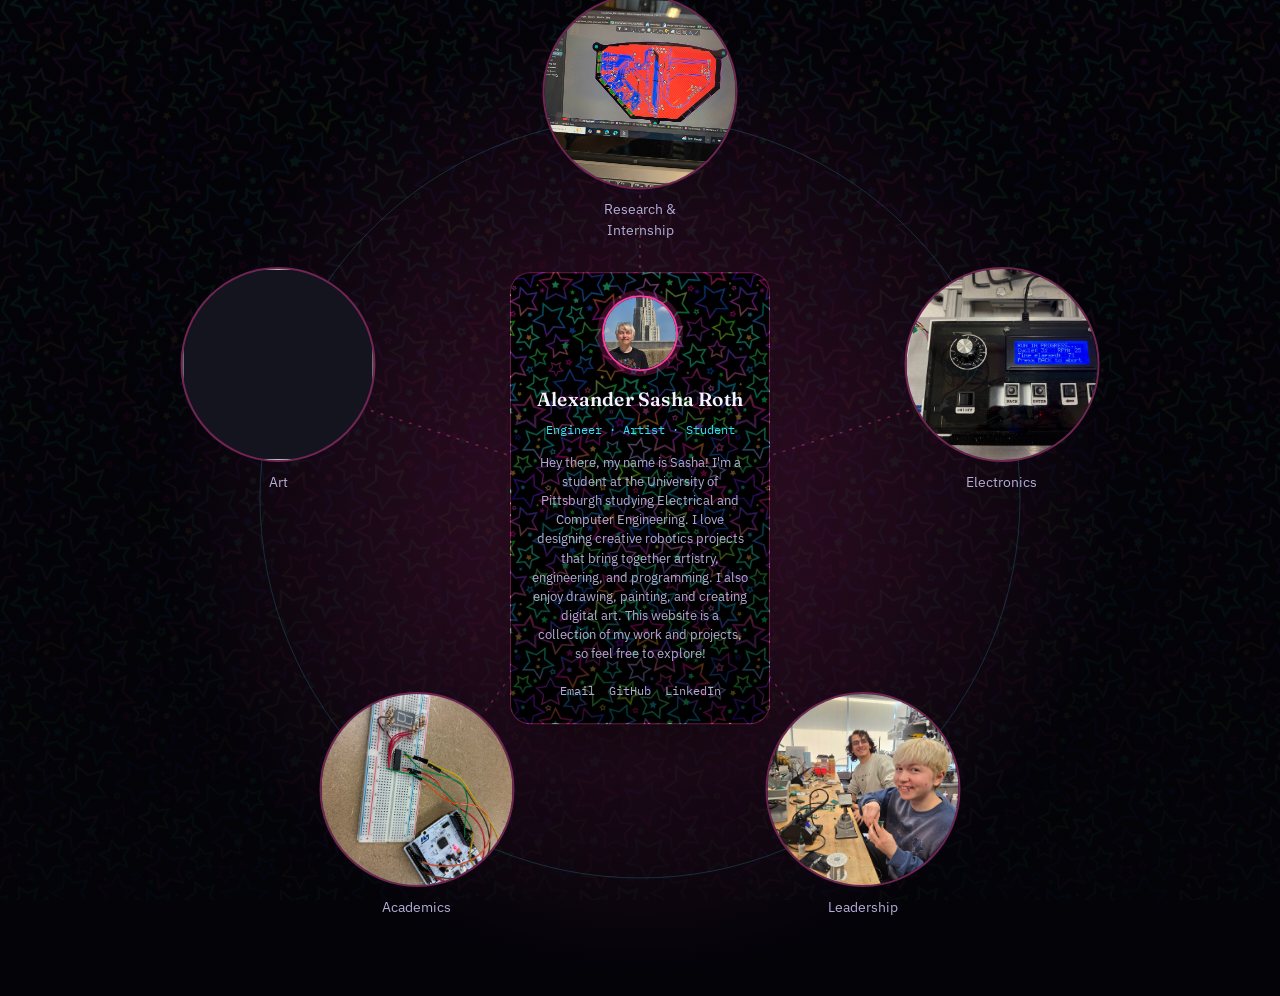
==== index.html @ 0a16a2b6 "Added to art & leadership page, changed color scheme" ====
<!DOCTYPE html>
<html lang="en">
<head>
<meta charset="UTF-8">
<meta name="viewport" content="width=device-width, initial-scale=1.0">
<title>Your Name — Portfolio</title>
<link rel="stylesheet" href="css/style.css">
</head>
<body>

<!--
  HUB PAGE
  ---------
  Five "node" links are arranged around the center bio card using
  the --x / --y custom properties set inline on each .node element
  (percentages within the 900x900 .web box). To rearrange topics,
  just swap the --x/--y pairs, the SVG line endpoints, and the
  href/label/icon inside each node. Each node also sets its own
  --node-accent, matching that destination page's theme color —
  update it if you change a page's palette in css/style.css.

  To replace an icon: swap the <img src="images/cat.png"> for your
  own square image (ideally 200x200px or larger, it gets cropped
  into a circle).
-->

<main class="hub">
  <div class="web">

    <!-- connecting lines + faint orbit ring, purely decorative -->
    <svg class="web-lines" viewBox="0 0 900 900" aria-hidden="true">
      <g class="orbit-group">
        <circle class="orbit" cx="450" cy="450" r="380"></circle>
      </g>
      <line x1="450" y1="450" x2="450"   y2="70"></line>
      <line x1="450" y1="450" x2="811.5" y2="332.5"></line>
      <line x1="450" y1="450" x2="673.4" y2="757.4"></line>
      <line x1="450" y1="450" x2="226.6" y2="757.4"></line>
      <line x1="450" y1="450" x2="88.5"  y2="332.5"></line>
    </svg>

    <!-- center: photo + bio -->
    <div class="bio-card">
      <div class="portrait">
        <img src="images/sasha.jpg" alt="Portrait of me">
      </div>
      <h1>Alexander Sasha Roth</h1>
      <p class="role">Engineer · Artist · Student</p>
      <p class="bio-text">
        Hey there, my name is Sasha! I'm a student at the University of Pittsburgh studying Electrical and Computer Engineering. I love designing creative robotics projects that bring together artistry, engineering, and programming. I also enjoy drawing, painting, and creating digital art. This website is a collection of my work and projects, so feel free to explore!
      </p>
      <div class="bio-links">
        <a href="mailto:asr195@pitt.edu">Email</a>
        <a href="https://github.com/SashaRoth">GitHub</a>
        <a href="https://www.linkedin.com/in/sasha-roth-09961934a/">LinkedIn</a>
      </div>
    </div>

    <!-- nodes: order = top, upper-right, lower-right, lower-left, upper-left -->
    <a class="node" href="research.html" style="--x: 50%;    --y: 7.78%;  --delay: 0.05s; --node-accent: #3185FC; --node-glow: rgba(49,133,252,0.22);">
      <span class="icon-ring"><img src="images/smartwheel_pcb.jpeg" alt=""></span>
      <span class="label">Research &amp; Internship</span>
    </a>

    <a class="node" href="electronics.html" style="--x: 90.17%; --y: 36.94%; --delay: 0.15s; --node-accent: #B0FE76; --node-glow: rgba(176,254,118,0.22);">
      <span class="icon-ring"><img src="images/speed_controller.jpeg" alt=""></span>
      <span class="label">Electronics</span>
    </a>

    <a class="node" href="leadership.html" style="--x: 74.82%; --y: 84.16%; --delay: 0.25s; --node-accent: #A167A5; --node-glow: rgba(161,103,165,0.22);">
      <span class="icon-ring"><img src="images/serc_zack.JPG" alt=""></span>
      <span class="label">Leadership</span>
    </a>

    <a class="node" href="academics.html" style="--x: 25.18%; --y: 84.16%; --delay: 0.35s; --node-accent: #A53F2B; --node-glow: rgba(165,63,43,0.22);">
      <span class="icon-ring"><img src="images/embeddedsys.jpeg" alt=""></span>
      <span class="label">Academics</span>
    </a>

    <a class="node" href="art.html" style="--x: 9.83%;  --y: 36.94%; --delay: 0.45s; --node-accent: #258EA6; --node-glow: rgba(37,142,166,0.22);">
      <span class="icon-ring"><img src="images/paintings.jpg" alt=""></span>
      <span class="label">Art</span>
    </a>

  </div>
</main>

</body>
</html>
---- css/style.css ----
/* ============================================================
   PORTFOLIO SITE — SHARED STYLESHEET
   Edit the tokens in :root to retheme the whole site at once.
   ============================================================ */

@import url('https://fonts.googleapis.com/css2?family=Fraunces:opsz,wght@9..144,400;9..144,500;9..144,600;9..144,700&family=IBM+Plex+Sans:wght@400;500;600&family=IBM+Plex+Mono:wght@500&display=swap');

:root{
  /* --- HUB palette (index.html — no data-theme override) ---
     Sampled from the neon-star reference image: black canvas, hot
     pink/magenta as the lead accent, electric cyan as the second.
     Every page now shares this near-black base — pages differ only
     in which two neon hues from the image they lead with. */
  --bg:            #030308;
  --bg-rgb:        3,3,8;
  --bg-soft:       #0D0D1A;
  --surface:       #14141F;
  --surface-raised:#1D1D30;
  --line:          rgba(255,62,165,0.4);    /* magenta star outline */
  --line-soft:     rgba(52,229,255,0.18);   /* cyan star outline */

  --text:          #F5F2FF;
  --text-dim:      #B4ADD6;
  --text-faint:    #756E96;

  --accent:        #FF3EA5;   /* neon magenta */
  --accent-soft:   rgba(255,62,165,0.22);
  --accent-2:      #34E5FF;   /* neon cyan */
  --accent-2-soft: rgba(52,229,255,0.18);

  /* star-field background image, used sparingly as a texture on a
     handful of surfaces — see .starfield-surface and body below */
  --star-bg: url("../images/star-field.png");

  /* status colors stay constant across every page/theme so the meaning
     (complete / in progress / planned) never gets confused by re-theming */
  --status-good:     #4ED483;
  --status-progress: #FFC24B;
  --status-planned:  #9099C9;
  --status-good-soft:     rgba(78,212,131,0.2);
  --status-progress-soft: rgba(255,194,75,0.2);
  --status-planned-soft:  rgba(144,153,201,0.2);

  /* --- type tokens --- */
  --font-display: 'Fraunces', 'Iowan Old Style', serif;
  --font-body:    'IBM Plex Sans', -apple-system, sans-serif;
  --font-mono:    'IBM Plex Mono', 'SF Mono', monospace;

  /* --- layout tokens --- */
  --radius-s:  6px;
  --radius-m:  12px;
  --radius-l:  20px;
  --max-width: 1180px;
  --nav-h:     72px;
}

/* ============================================================
   PER-PAGE THEMES
   All pages share the same near-black base and the same star-field
   texture (see body + .starfield-surface below) — the neon image is
   the color scheme now, not five separate palettes. Each page keeps
   a signature two-color pairing pulled from that same image, so
   there's still a way to tell pages apart at a glance without ever
   leaving the reference photo's palette.
   ============================================================ */

/* ART — violet + green, straight off the star outlines */
body[data-theme="art"]{
  --bg:            #05030B;
  --bg-rgb:        5,3,11;
  --bg-soft:       #120A1F;
  --surface:       #180F28;
  --surface-raised:#231539;
  --line:          rgba(177,77,255,0.45);
  --line-soft:     rgba(57,255,136,0.2);

  --text:          #F2E9FF;
  --text-dim:      #C7AAEA;
  --text-faint:    #8A72B0;

  --accent:        #B14DFF;
  --accent-soft:   rgba(177,77,255,0.22);
  --accent-2:      #39FF88;
  --accent-2-soft: rgba(57,255,136,0.18);
}

/* ELECTRONICS — neon green + cyan, the PCB solder-mask hues from the image */
body[data-theme="electronics"]{
  --bg:            #030A06;
  --bg-rgb:        3,10,6;
  --bg-soft:       #0B1A0F;
  --surface:       #0F2214;
  --surface-raised:#153019;

  --line:          rgba(57,255,106,0.45);
  --line-soft:     rgba(52,229,255,0.2);

  --text:          #E9FFEF;
  --text-dim:      #9FE3B2;
  --text-faint:    #5F9270;

  --accent:        #39FF6A;
  --accent-soft:   rgba(57,255,106,0.24);
  --accent-2:      #34E5FF;
  --accent-2-soft: rgba(52,229,255,0.2);
}

/* RESEARCH & INTERNSHIP — bright blue + cyan */
body[data-theme="research"]{
  --bg:            #02040D;
  --bg-rgb:        2,4,13;
  --bg-soft:       #0A1330;
  --surface:       #0D1A3D;
  --surface-raised:#12275C;

  --line:          rgba(63,140,255,0.45);
  --line-soft:     rgba(52,229,255,0.22);

  --text:          #E9F1FF;
  --text-dim:      #9FBBE8;
  --text-faint:    #5F76A8;

  --accent:        #3F8CFF;
  --accent-soft:   rgba(63,140,255,0.24);
  --accent-2:      #34E5FF;
  --accent-2-soft: rgba(52,229,255,0.2);
}

/* LEADERSHIP — purple + magenta, the regal pairing from the image */
body[data-theme="leadership"]{
  --bg:            #08020F;
  --bg-rgb:        8,2,15;
  --bg-soft:       #180A26;
  --surface:       #1D0E30;
  --surface-raised:#291441;

  --line:          rgba(194,77,255,0.45);
  --line-soft:     rgba(255,62,165,0.22);

  --text:          #F3E9FF;
  --text-dim:      #CBA9E3;
  --text-faint:    #8A6CA8;

  --accent:        #C24DFF;
  --accent-soft:   rgba(194,77,255,0.24);
  --accent-2:      #FF3EA5;
  --accent-2-soft: rgba(255,62,165,0.2);
}

/* ACADEMICS — orange + yellow, the warm end of the same star field */
body[data-theme="academics"]{
  --bg:            #0A0502;
  --bg-rgb:        10,5,2;
  --bg-soft:       #1F130A;
  --surface:       #26160B;
  --surface-raised:#331D0F;

  --line:          rgba(255,140,63,0.45);
  --line-soft:     rgba(255,217,63,0.22);

  --text:          #FFF3E3;
  --text-dim:      #E3B98F;
  --text-faint:    #A08060;

  --accent:        #FF8C3F;
  --accent-soft:   rgba(255,140,63,0.24);
  --accent-2:      #FFD93F;
  --accent-2-soft: rgba(255,217,63,0.2);
}

*{ box-sizing: border-box; }
html{ scroll-behavior: smooth; }

body{
  margin: 0;
  color: var(--text);
  font-family: var(--font-body);
  font-size: 16px;
  line-height: 1.55;
  -webkit-font-smoothing: antialiased;

  /* star-field texture as the page-wide backdrop: a per-theme tinted
     scrim sits over the image so it reads as a faint pattern, not
     the loud original artwork, and never fights with page content */
  background-color: var(--bg);
  background-image:
    linear-gradient(180deg, rgba(var(--bg-rgb),0.92), rgba(var(--bg-rgb),0.97)),
    var(--star-bg);
  background-size: auto, 300px 300px;
  background-position: center top, center top;
  background-repeat: no-repeat, repeat;
  background-attachment: fixed, fixed;
}

/* shared helper: a bolder, still-tasteful dose of the same star field,
   used only on a handful of standout surfaces (see usages below) */
.starfield-surface{
  background-color: var(--surface);
  background-image:
    linear-gradient(165deg, rgba(0,0,0,0.55), rgba(0,0,0,0.72)),
    var(--star-bg);
  background-size: cover, 220px 220px;
  background-position: center, center;
  background-repeat: no-repeat, repeat;
}

img{ max-width: 100%; display: block; }

a{ color: inherit; text-decoration: none; }

h1, h2, h3{
  font-family: var(--font-display);
  font-weight: 600;
  margin: 0;
  letter-spacing: 0.01em;
}

p{ margin: 0; }

::selection{ background: var(--accent-soft); }

:focus-visible{
  outline: 2px solid var(--accent);
  outline-offset: 3px;
  border-radius: var(--radius-s);
}

@media (prefers-reduced-motion: reduce){
  *{ animation-duration: 0.001ms !important; transition-duration: 0.001ms !important; }
}

/* ============================================================
   TOP NAV — shared across sub-pages (not shown on the hub)
   ============================================================ */
.topnav{
  position: sticky;
  top: 0;
  z-index: 40;
  height: var(--nav-h);
  display: flex;
  align-items: center;
  justify-content: space-between;
  padding: 0 32px;
  background: rgba(var(--bg-rgb), 0.86);
  backdrop-filter: blur(10px);
  border-bottom: 1px solid var(--line-soft);
}

.topnav .home-link{
  display: flex;
  align-items: center;
  gap: 10px;
  font-family: var(--font-display);
  font-size: 1.05rem;
  color: var(--text);
}

.topnav .home-link .mark{
  width: 28px; height: 28px;
  border-radius: 50%;
  overflow: hidden;
  border: 1px solid var(--line);
  flex-shrink: 0;
}
.topnav .home-link .mark img{ width: 100%; height: 100%; object-fit: cover; }

.topnav .crumb{
  font-size: 0.85rem;
  color: var(--text-dim);
}
.topnav .crumb span{ color: var(--accent); }

.page-header{
  max-width: var(--max-width);
  margin: 0 auto;
  padding: 64px 32px 40px;
}

.page-header .eyebrow{
  font-family: var(--font-mono);
  font-size: 0.78rem;
  color: var(--accent-2);
  margin-bottom: 14px;
}

.page-header h1{
  font-size: clamp(2.1rem, 4vw, 3rem);
  color: var(--text);
  max-width: 700px;
}

.page-header p.dek{
  margin-top: 16px;
  max-width: 560px;
  color: var(--text-dim);
  font-size: 1.05rem;
}

.page-shell{
  max-width: var(--max-width);
  margin: 0 auto;
  padding: 0 32px 120px;
}

/* generic empty-state note for "add your own" guidance comments in-page */
.builder-note{
  font-family: var(--font-mono);
  font-size: 0.75rem;
  color: var(--text-faint);
  border: 1px dashed var(--line);
  border-radius: var(--radius-m);
  padding: 14px 18px;
  margin-bottom: 36px;
}

/* ============================================================
   HUB PAGE (index.html) — spiderweb / radial navigation
   ============================================================ */

.hub{
  min-height: 100vh;
  display: flex;
  align-items: center;
  justify-content: center;
  padding: 48px 24px;
  position: relative;
  overflow: hidden;
}

/* faint ambient glow behind everything, purely decorative */
.hub::before{
  content: "";
  position: absolute;
  width: 1100px; height: 1100px;
  background: radial-gradient(circle, var(--accent-soft) 0%, transparent 62%);
  pointer-events: none;
}

.web{
  position: relative;
  width: min(900px, 92vw);
  aspect-ratio: 1 / 1;
}

.web-lines{
  position: absolute;
  inset: 0;
  width: 100%;
  height: 100%;
}
.web-lines line{
  stroke: var(--line);
  stroke-width: 1.5;
  stroke-dasharray: 3 7;
}
.web-lines circle.orbit{
  fill: none;
  stroke: var(--line-soft);
  stroke-width: 1;
}

/* central bio card */
.bio-card{
  position: absolute;
  top: 50%; left: 50%;
  transform: translate(-50%, -50%);
  width: min(260px, 27vw);
  min-width: 190px;
  background-color: var(--surface);
  background-image:
    linear-gradient(165deg, rgba(0,0,0,0.55), rgba(0,0,0,0.72)),
    var(--star-bg);
  background-size: cover, 220px 220px;
  background-position: center, center;
  background-repeat: no-repeat, repeat;
  border: 1px solid var(--line);
  border-radius: var(--radius-l);
  padding: 22px 20px;
  text-align: center;
  box-shadow: 0 30px 60px -20px rgba(0,0,0,0.55);
  z-index: 5;
  animation: hub-fade-in 0.7s ease both;
}

.bio-card .portrait{
  width: 76px; height: 76px;
  border-radius: 50%;
  margin: 0 auto 14px;
  overflow: hidden;
  border: 2px solid var(--accent);
  box-shadow: 0 0 0 5px var(--accent-soft);
}
.bio-card .portrait img{ width: 100%; height: 100%; object-fit: cover; }

.bio-card h1{
  font-size: 1.2rem;
  color: var(--text);
}

.bio-card .role{
  font-family: var(--font-mono);
  font-size: 0.72rem;
  color: var(--accent-2);
  margin-top: 6px;
}

.bio-card p.bio-text{
  margin-top: 14px;
  font-size: 0.8rem;
  color: var(--text-dim);
  line-height: 1.5;
}

.bio-card .bio-links{
  display: flex;
  gap: 14px;
  justify-content: center;
  margin-top: 18px;
}
.bio-card .bio-links a{
  font-family: var(--font-mono);
  font-size: 0.72rem;
  color: var(--text-dim);
  border-bottom: 1px solid transparent;
  transition: color 0.2s, border-color 0.2s;
}
.bio-card .bio-links a:hover{
  color: var(--accent);
  border-color: var(--accent);
}

/* nodes positioned around the web via inline --x / --y percentages */
.node{
  position: absolute;
  top: var(--y);
  left: var(--x);
  transform: translate(-50%, -50%);
  display: flex;
  flex-direction: column;
  align-items: center;
  gap: 10px;
  text-align: center;
  z-index: 4;
  animation: hub-fade-in 0.7s ease both;
  animation-delay: var(--delay, 0s);
}

.node .icon-ring{
  position: relative;
  width: 195px; height: 195px;
  border-radius: 50%;
  display: flex;
  align-items: center;
  justify-content: center;
}

.node .icon-ring::before{
  /* halo, hidden until hover — color comes from the inline --node-accent
     set on each <a class="node">, so every spoke glows in its
     destination page's own accent color */
  content: "";
  position: absolute;
  inset: -27px;
  border-radius: 50%;
  border: 1px solid var(--node-accent, var(--accent));
  opacity: 0;
  transform: scale(0.8);
  transition: opacity 0.25s ease, transform 0.25s ease;
}

.node .icon-ring::after{
  content: "";
  position: absolute;
  inset: -27px;
  border-radius: 50%;
  background: var(--node-glow, var(--accent-soft));
  filter: blur(6px);
  opacity: 0;
  transform: scale(0.7);
  transition: opacity 0.25s ease, transform 0.25s ease;
  z-index: -1;
}

.node .icon-ring img{
  width: 100%; height: 100%;
  border-radius: 50%;
  object-fit: cover;
  border: 2px solid var(--line);
  background: var(--surface);
  transition: transform 0.25s ease, border-color 0.25s ease;
}

.node .label{
  font-size: 0.85rem;
  color: var(--text-dim);
  transition: color 0.2s ease;
  max-width: 120px;
}

.node:hover .icon-ring img,
.node:focus-visible .icon-ring img{
  transform: scale(1.14);
  border-color: var(--node-accent, var(--accent));
}
.node:hover .icon-ring::before,
.node:focus-visible .icon-ring::before{
  opacity: 1;
  transform: scale(1);
}
.node:hover .icon-ring::after,
.node:focus-visible .icon-ring::after{
  opacity: 1;
  transform: scale(1);
}
.node:hover .label,
.node:focus-visible .label{
  color: var(--node-accent, var(--accent));
}

@keyframes hub-fade-in{
  from{ opacity: 0; transform: translate(-50%, -46%); }
  to{ opacity: 1; transform: translate(-50%, -50%); }
}

@keyframes orbit-spin{
  from{ transform: rotate(0deg); }
  to{ transform: rotate(360deg); }
}
.web-lines .orbit-group{
  transform-origin: 450px 450px;
  animation: orbit-spin 160s linear infinite;
}

@media (prefers-reduced-motion: reduce){
  .web-lines .orbit-group{ animation: none; }
}

/* small screens: collapse the web into a stacked list */
@media (max-width: 720px){
  .hub{ min-height: auto; padding: 40px 20px 60px; }
  .web{ width: 100%; aspect-ratio: auto; }
  .web-lines{ display: none; }
  .bio-card{
    position: static;
    transform: none;
    width: 100%;
    max-width: 420px;
    margin: 0 auto 32px;
    animation: none;
  }
  .node{
    position: static;
    transform: none;
    flex-direction: row;
    justify-content: flex-start;
    gap: 16px;
    width: 100%;
    max-width: 420px;
    margin: 0 auto 4px;
    padding: 12px 8px;
    animation: none;
  }
  .node .icon-ring{ width: 64px; height: 64px; flex-shrink: 0; }
  .node .icon-ring::before,
  .node .icon-ring::after{ inset: -8px; }
  .node .label{ text-align: left; max-width: none; font-size: 0.95rem; }
  .node-list{
    display: flex;
    flex-direction: column;
    align-items: center;
  }
}

/* ============================================================
   ART PAGE (art.html) — collage / grid gallery
   ============================================================ */

.art-grid{
  display: grid;
  grid-template-columns: repeat(4, 1fr);
  grid-auto-rows: 160px;
  grid-auto-flow: dense;
  gap: 14px;
}

.art-item{
  position: relative;
  grid-column: span 1;
  grid-row: span 1;
  border-radius: var(--radius-m);
  overflow: hidden;
  background: var(--surface);
  border: 1px solid var(--line-soft);
}

/* size variants — apply one of these classes to make a piece
   take up more room in the collage. mix and match freely. */
.art-item.w2{ grid-column: span 2; }
.art-item.h2{ grid-row: span 2; }
.art-item.w2.h2{ grid-column: span 2; grid-row: span 2; }

.art-item img{
  width: 100%; height: 100%;
  object-fit: cover;
  transition: transform 0.4s ease;
}

.art-item:hover img{
  transform: scale(1.06);
}

.art-item .caption{
  position: absolute;
  inset: 0;
  display: flex;
  flex-direction: column;
  justify-content: flex-end;
  padding: 16px;
  background: linear-gradient(to top, rgba(10,13,26,0.92) 0%, rgba(10,13,26,0.35) 55%, transparent 100%);
  opacity: 0;
  transition: opacity 0.25s ease;
}

.art-item:hover .caption,
.art-item:focus-within .caption{
  opacity: 1;
}

.art-item .caption .piece-title{
  font-family: var(--font-display);
  font-size: 1.05rem;
  color: var(--text);
}

.art-item .caption .piece-desc{
  margin-top: 4px;
  font-size: 0.82rem;
  color: var(--text-dim);
  line-height: 1.4;
}

@media (max-width: 900px){
  .art-grid{ grid-template-columns: repeat(2, 1fr); }
}
@media (max-width: 520px){
  .art-grid{ grid-template-columns: 1fr; grid-auto-rows: 220px; }
  .art-item.w2{ grid-column: span 1; }
}

/* ============================================================
   ELECTRONICS PAGE (electronics.html) — project widgets
   ============================================================ */

.widget-grid{
  display: grid;
  grid-template-columns: repeat(3, 1fr);
  gap: 44px 28px;
}

.widget{
  position: relative;
  z-index: 1;
  background-color: var(--surface);
  background-image:
    linear-gradient(165deg, rgba(0,0,0,0.55), rgba(0,0,0,0.72)),
    var(--star-bg);
  background-size: cover, 220px 220px;
  background-position: center, center;
  background-repeat: no-repeat, repeat;
  border: 1px solid var(--line-soft);
  border-radius: var(--radius-m);
  overflow: visible;
  transition: border-color 0.2s ease, transform 0.2s ease;
}

.widget:hover,
.widget:focus-within{
  border-color: var(--line);
  transform: translateY(-3px);
  /* lift above neighboring cards so the bubbles below never render
     underneath the widget to its right/left/below */
  z-index: 30;
}

.widget .thumb{
  width: 100%;
  aspect-ratio: 16 / 10;
  overflow: hidden;
  border-radius: var(--radius-m) var(--radius-m) 0 0;
}
.widget .thumb img{ width: 100%; height: 100%; object-fit: cover; }

.widget .widget-body{ padding: 18px 18px 16px; }

.widget h3{ font-size: 1.05rem; color: var(--text); }

.widget .widget-desc{
  margin-top: 8px;
  font-size: 0.86rem;
  color: var(--text-dim);
  line-height: 1.5;
}

.widget .status-bar{
  display: flex;
  align-items: center;
  gap: 8px;
  margin: 16px 18px 18px;
  padding: 7px 12px;
  border-radius: var(--radius-s);
  font-family: var(--font-mono);
  font-size: 0.72rem;
}
.widget .status-bar .dot{
  width: 8px; height: 8px;
  border-radius: 50%;
  flex-shrink: 0;
}

.status-bar.status-complete{ background: var(--status-good-soft); color: var(--status-good); }
.status-bar.status-complete .dot{ background: var(--status-good); }

.status-bar.status-progress{ background: var(--status-progress-soft); color: var(--status-progress); }
.status-bar.status-progress .dot{ background: var(--status-progress); }

.status-bar.status-planned{ background: var(--status-planned-soft); color: var(--status-planned); }
.status-bar.status-planned .dot{ background: var(--status-planned); }

/* floating link bubbles, revealed on hover/focus */
.widget .bubbles{
  position: absolute;
  inset: 0;
  pointer-events: none;
}

.widget .bubble{
  position: absolute;
  display: flex;
  align-items: center;
  gap: 6px;
  padding: 8px 14px;
  border-radius: 999px;
  background: var(--surface-raised);
  border: 1px solid var(--accent);
  color: var(--text);
  font-family: var(--font-mono);
  font-size: 0.72rem;
  white-space: nowrap;
  opacity: 0;
  transform: scale(0.6);
  transition: opacity 0.22s ease, transform 0.22s ease;
  pointer-events: auto;
  box-shadow: 0 10px 22px -8px rgba(0,0,0,0.5);
}

.widget:hover .bubble,
.widget:focus-within .bubble{
  opacity: 1;
  transform: scale(1);
}

.widget .bubble.bubble-1{ top: -18px;  right: 28px; transition-delay: 0.02s; }
.widget .bubble.bubble-2{ top: 34px;   right: -34px; transition-delay: 0.08s; }

@media (max-width: 900px){
  .widget-grid{ grid-template-columns: repeat(2, 1fr); }
}
@media (max-width: 600px){
  .widget-grid{ grid-template-columns: 1fr; }
  .widget .bubble{ position: static; opacity: 1; transform: none; display: inline-flex; margin: 6px 6px 0 0; }
  .widget .bubbles{ position: static; padding: 0 18px 16px; display: flex; flex-wrap: wrap; }
}

/* ============================================================
   TIMELINE LAYOUT — shared by research.html and leadership.html
   most recent entry at the top
   ============================================================ */

.timeline{
  position: relative;
  padding-left: 36px;
  border-left: 1px solid var(--line);
}

.timeline-entry{
  position: relative;
  margin-bottom: 52px;
}
.timeline-entry:last-child{ margin-bottom: 0; }

.timeline-entry::before{
  content: "";
  position: absolute;
  left: -41px;
  top: 6px;
  width: 11px; height: 11px;
  border-radius: 50%;
  background: var(--bg);
  border: 2px solid var(--accent);
}

.timeline-entry .entry-date{
  font-family: var(--font-mono);
  font-size: 0.75rem;
  color: var(--accent-2);
  margin-bottom: 10px;
}

.entry-card{
  display: grid;
  grid-template-columns: 140px 1fr;
  gap: 24px;
  background: var(--surface);
  border: 1px solid var(--line-soft);
  border-radius: var(--radius-m);
  padding: 20px;
}

.entry-card .entry-thumb{
  width: 100%;
  aspect-ratio: 1 / 1;
  border-radius: var(--radius-s);
  overflow: hidden;
}
.entry-card .entry-thumb img{ width: 100%; height: 100%; object-fit: cover; }

.entry-card h3{ font-size: 1.15rem; color: var(--text); }

.entry-card .entry-org{
  font-size: 0.85rem;
  color: var(--accent-2);
  margin-top: 4px;
}

.entry-card .entry-desc{
  margin-top: 12px;
  font-size: 0.88rem;
  color: var(--text-dim);
  line-height: 1.6;
  max-width: 62ch;
}

.entry-links{
  display: flex;
  flex-wrap: wrap;
  gap: 10px;
  margin-top: 16px;
}

.entry-links a{
  font-family: var(--font-mono);
  font-size: 0.75rem;
  color: var(--text);
  border: 1px solid var(--line);
  border-radius: 999px;
  padding: 6px 13px;
  transition: border-color 0.2s ease, color 0.2s ease;
}
.entry-links a:hover{
  border-color: var(--accent);
  color: var(--accent);
}

@media (max-width: 640px){
  .timeline{ padding-left: 24px; }
  .timeline-entry::before{ left: -29px; }
  .entry-card{ grid-template-columns: 1fr; }
  .entry-card .entry-thumb{ width: 100px; }
}

/* ============================================================
   ACADEMICS PAGE (academics.html) — coursework by semester
   ============================================================ */

.degree-block{
  display: flex;
  flex-wrap: wrap;
  gap: 10px 22px;
  margin-top: 18px;
}
.degree-block .degree-item{
  font-family: var(--font-mono);
  font-size: 0.8rem;
  color: var(--text-dim);
}
.degree-block .degree-item strong{
  color: var(--accent-2);
  font-weight: 500;
}

.semester{
  margin-bottom: 56px;
}
.semester:last-child{ margin-bottom: 0; }

.semester h2{
  display: flex;
  align-items: baseline;
  gap: 12px;
  font-size: 1.3rem;
  color: var(--text);
  padding-bottom: 14px;
  margin-bottom: 22px;
  border-bottom: 1px solid var(--line);
}

.semester h2 .semester-tag{
  font-family: var(--font-mono);
  font-size: 0.68rem;
  font-weight: 500;
  color: var(--accent-2);
}

/* planned semesters sit further in the future — dashed divider and
   slightly quieter text tell them apart from completed coursework */
.semester-planned h2{
  border-bottom-style: dashed;
}
.semester-planned h2 .semester-tag{
  color: var(--status-planned);
}
.semester-planned .class-card{
  opacity: 0.82;
}

.class-grid{
  display: grid;
  grid-template-columns: repeat(auto-fill, minmax(240px, 1fr));
  gap: 18px;
}

.class-card{
  background: var(--surface);
  border: 1px solid var(--line-soft);
  border-radius: var(--radius-m);
  padding: 18px 18px 16px;
  transition: border-color 0.2s ease, transform 0.2s ease;
}
.class-card:hover{
  border-color: var(--line);
  transform: translateY(-2px);
}

.class-card .class-code{
  font-family: var(--font-mono);
  font-size: 0.72rem;
  color: var(--accent-2);
}

.class-card h3{
  font-size: 1rem;
  color: var(--text);
  margin-top: 6px;
  line-height: 1.35;
}

.class-card .class-prof{
  font-size: 0.82rem;
  color: var(--text-dim);
  margin-top: 8px;
}

.class-card .class-meta{
  display: flex;
  align-items: center;
  justify-content: space-between;
  margin-top: 14px;
  padding-top: 14px;
  border-top: 1px solid var(--line-soft);
}

.class-card .credits{
  font-family: var(--font-mono);
  font-size: 0.72rem;
  color: var(--text-faint);
}

.class-card .grade-chip{
  font-family: var(--font-mono);
  font-size: 0.72rem;
  padding: 4px 10px;
  border-radius: 999px;
}
.grade-chip.status-complete{ background: var(--status-good-soft); color: var(--status-good); }
.grade-chip.status-progress{ background: var(--status-progress-soft); color: var(--status-progress); }
.grade-chip.status-planned{ background: var(--status-planned-soft); color: var(--status-planned); }

/* ============================================================
   LEADERSHIP PAGE (leadership.html) — Spotlight + Roster
   one featured role up top, everything else in a compact roster
   ============================================================ */

.spotlight{
  display: grid;
  grid-template-columns: 320px 1fr;
  gap: 40px;
  padding: 36px;
  background-color: var(--surface);
  background-image:
    linear-gradient(165deg, rgba(0,0,0,0.55), rgba(0,0,0,0.72)),
    var(--star-bg);
  background-size: cover, 220px 220px;
  background-position: center, center;
  background-repeat: no-repeat, repeat;
  border: 1px solid var(--line);
  border-radius: var(--radius-l);
  margin-bottom: 64px;
}

.spotlight-media{
  position: relative;
}
.spotlight-media img{
  width: 100%;
  aspect-ratio: 4 / 5;
  object-fit: cover;
  border-radius: var(--radius-m);
}
.spotlight-media .spotlight-tag{
  position: absolute;
  top: 14px; left: 14px;
  font-family: var(--font-mono);
  font-size: 0.68rem;
  color: var(--bg);
  background: var(--accent);
  padding: 5px 11px;
  border-radius: 999px;
}

.spotlight-content .spotlight-dates{
  font-family: var(--font-mono);
  font-size: 0.75rem;
  color: var(--accent-2);
}

.spotlight-content h2{
  font-size: 1.8rem;
  color: var(--text);
  margin-top: 8px;
}

.spotlight-content .spotlight-org{
  font-size: 0.95rem;
  color: var(--text-dim);
  margin-top: 4px;
}

.spotlight-content .spotlight-desc{
  margin-top: 18px;
  font-size: 0.96rem;
  color: var(--text-dim);
  line-height: 1.65;
  max-width: 60ch;
}

/* pulled-out stat row */
.spotlight-stats{
  display: grid;
  grid-template-columns: repeat(4, 1fr);
  gap: 18px;
  margin-top: 26px;
  padding-top: 22px;
  border-top: 1px solid var(--line-soft);
}

.spotlight-stats .stat .stat-num{
  font-family: var(--font-display);
  font-size: 1.7rem;
  color: var(--accent);
  line-height: 1;
}
.spotlight-stats .stat .stat-label{
  margin-top: 4px;
  font-size: 0.76rem;
  color: var(--text-faint);
  line-height: 1.3;
}

/* condensed milestone list, distinct from the main .timeline pattern */
.spotlight-milestones{
  margin-top: 28px;
  padding-top: 22px;
  border-top: 1px solid var(--line-soft);
}

.spotlight-milestones .milestones-label{
  font-family: var(--font-mono);
  font-size: 0.72rem;
  color: var(--text-faint);
  margin-bottom: 14px;
}

.milestone-row{
  display: flex;
  gap: 16px;
  padding: 10px 0;
  border-top: 1px dashed var(--line-soft);
}
.milestone-row:first-child{ border-top: none; padding-top: 0; }

.milestone-row .milestone-date{
  flex-shrink: 0;
  width: 100px;
  font-family: var(--font-mono);
  font-size: 0.74rem;
  color: var(--accent-2);
}

.milestone-row .milestone-text{
  font-size: 0.88rem;
  color: var(--text-dim);
  line-height: 1.5;
}

.spotlight-content .entry-links{ margin-top: 28px; }

/* roster: everything else, compact */
.roster-heading{
  font-family: var(--font-mono);
  font-size: 0.78rem;
  color: var(--text-faint);
  margin-bottom: 20px;
}

.roster-grid{
  display: grid;
  grid-template-columns: repeat(auto-fit, minmax(260px, 1fr));
  gap: 16px;
}

.roster-card{
  background: var(--surface);
  border: 1px solid var(--line-soft);
  border-radius: var(--radius-m);
  padding: 18px 20px;
}

.roster-card .roster-dates{
  font-family: var(--font-mono);
  font-size: 0.7rem;
  color: var(--accent-2);
}

.roster-card h3{
  font-size: 1rem;
  color: var(--text);
  margin-top: 6px;
}

.roster-card .roster-org{
  font-size: 0.82rem;
  color: var(--text-dim);
  margin-top: 3px;
}

.roster-card .roster-desc{
  margin-top: 10px;
  font-size: 0.84rem;
  color: var(--text-dim);
  line-height: 1.5;
}

@media (max-width: 760px){
  .spotlight{ grid-template-columns: 1fr; padding: 24px; }
  .spotlight-media img{ aspect-ratio: 16 / 10; }
  .spotlight-stats{ grid-template-columns: repeat(2, 1fr); }
  .milestone-row{ flex-direction: column; gap: 4px; }
  .milestone-row .milestone-date{ width: auto; }
}
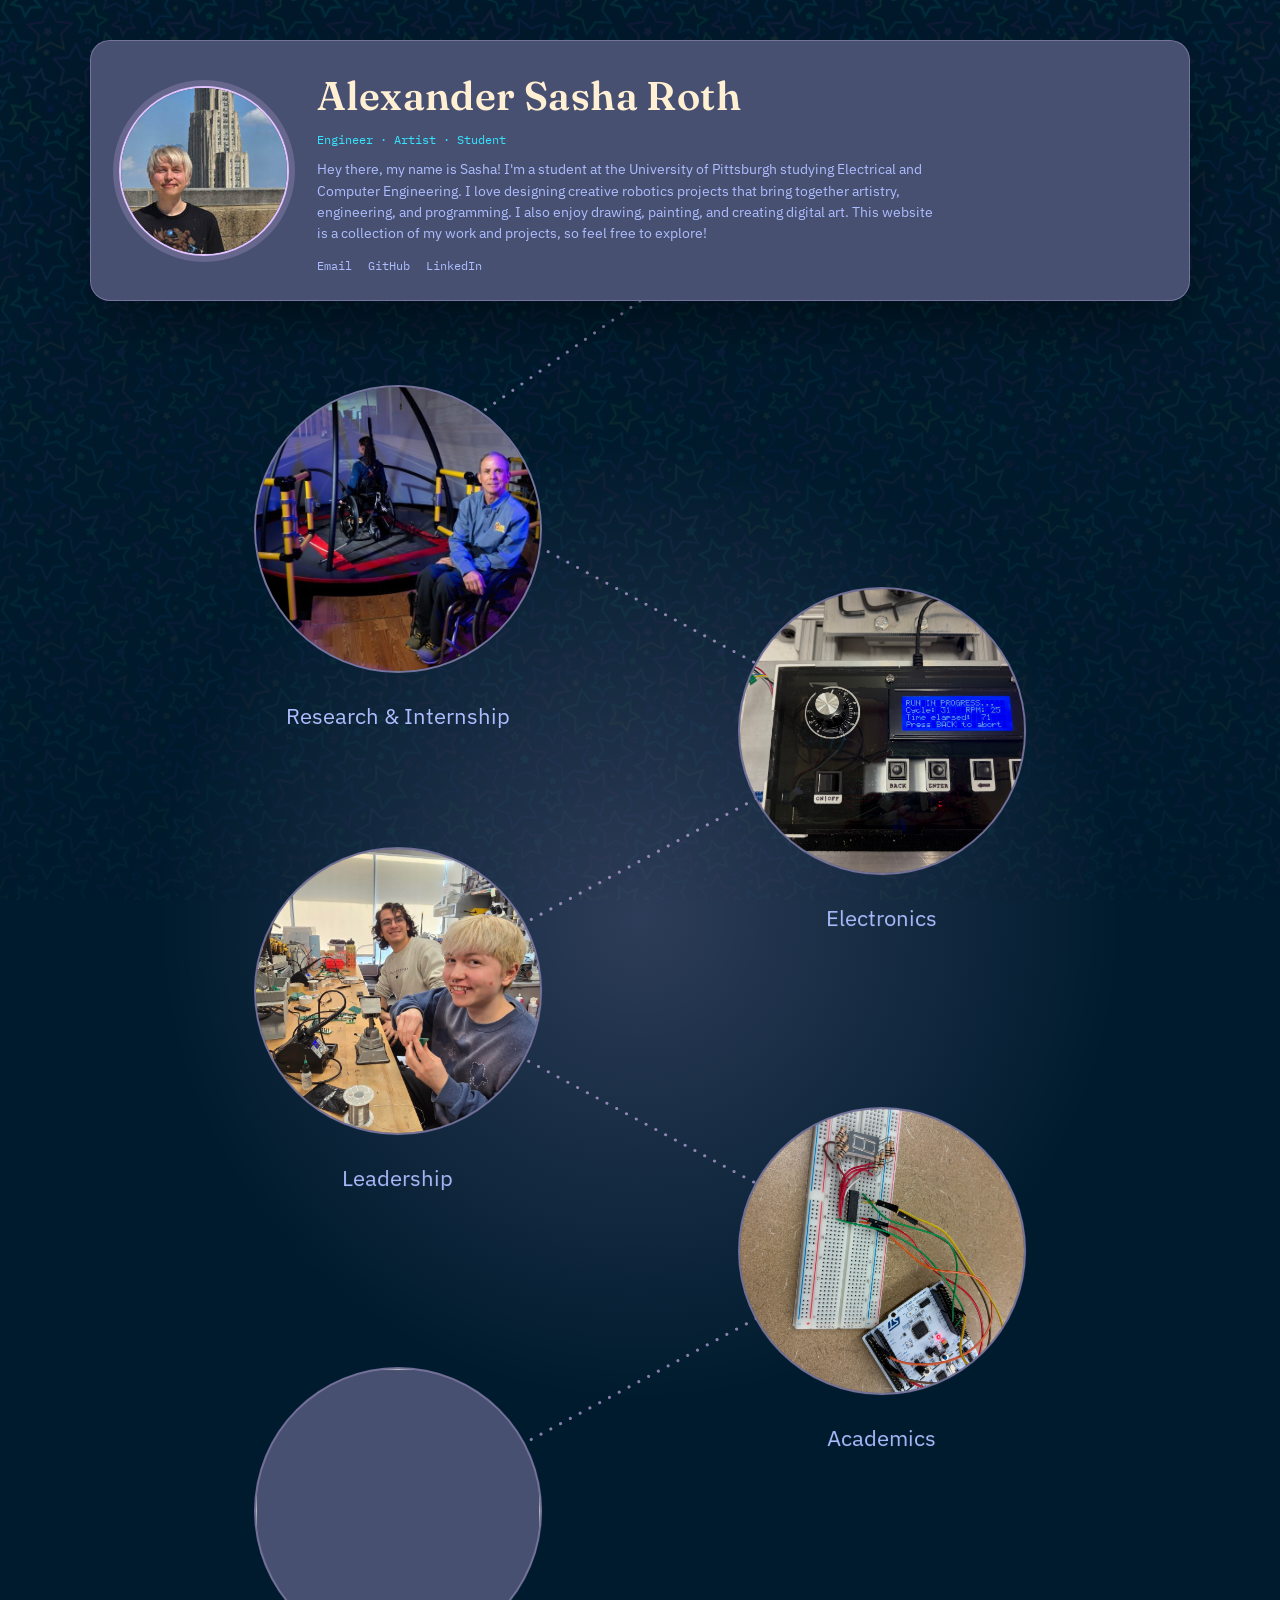
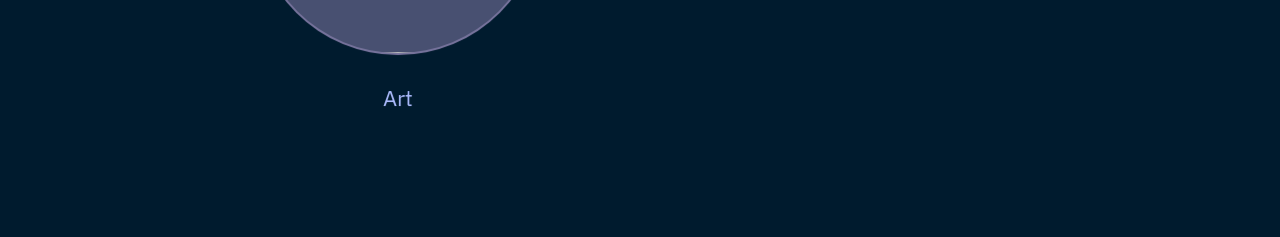
==== commit 3810fa73: "Changed index page structure from web to zig zag, changed subtle star pattern palcement, silled in l" ====
--- a/index.html
+++ b/index.html
@@ -3,7 +3,7 @@
 <head>
 <meta charset="UTF-8">
 <meta name="viewport" content="width=device-width, initial-scale=1.0">
-<title>Your Name — Portfolio</title>
+<title>Sasha Roth — Portfolio</title>
 <link rel="stylesheet" href="css/style.css">
 </head>
 <body>
@@ -11,39 +11,32 @@
 <!--
   HUB PAGE
   ---------
-  Five "node" links are arranged around the center bio card using
-  the --x / --y custom properties set inline on each .node element
-  (percentages within the 900x900 .web box). To rearrange topics,
-  just swap the --x/--y pairs, the SVG line endpoints, and the
-  href/label/icon inside each node. Each node also sets its own
-  --node-accent, matching that destination page's theme color —
-  update it if you change a page's palette in css/style.css.
+  A profile card sits at the top; the five section links ("nodes")
+  cascade down the page in a zigzag, joined by one dotted line.
 
-  To replace an icon: swap the <img src="images/cat.png"> for your
-  own square image (ideally 200x200px or larger, it gets cropped
-  into a circle).
+  Each node is placed with --x / --y (percentages of the .trail box):
+    --x : 28% = left column, 72% = right column
+    --y : how far down the trail (rows are ~18% apart)
+  The dotted line is the <polyline> in the SVG: its points use the same
+  x / y numbers, in the same order as the nodes (top to bottom). To add,
+  remove, or reorder a topic, update the node AND its polyline point.
+
+  Each node also sets its own --node-accent, matching that destination
+  page's theme color — update it if you change a page's palette in
+  css/style.css.
+
+  To replace an icon: swap the <img src> for your own square image
+  (ideally 300x300px or larger, it gets cropped into a circle).
 -->
 
 <main class="hub">
-  <div class="web">
 
-    <!-- connecting lines + faint orbit ring, purely decorative -->
-    <svg class="web-lines" viewBox="0 0 900 900" aria-hidden="true">
-      <g class="orbit-group">
-        <circle class="orbit" cx="450" cy="450" r="380"></circle>
-      </g>
-      <line x1="450" y1="450" x2="450"   y2="70"></line>
-      <line x1="450" y1="450" x2="811.5" y2="332.5"></line>
-      <line x1="450" y1="450" x2="673.4" y2="757.4"></line>
-      <line x1="450" y1="450" x2="226.6" y2="757.4"></line>
-      <line x1="450" y1="450" x2="88.5"  y2="332.5"></line>
-    </svg>
-
-    <!-- center: photo + bio -->
-    <div class="bio-card">
-      <div class="portrait">
-        <img src="images/sasha.jpg" alt="Portrait of me">
-      </div>
+  <!-- top: photo + bio -->
+  <header class="bio-card">
+    <div class="portrait">
+      <img src="images/sasha.jpg" alt="Portrait of me">
+    </div>
+    <div class="bio-body">
       <h1>Alexander Sasha Roth</h1>
       <p class="role">Engineer · Artist · Student</p>
       <p class="bio-text">
@@ -55,35 +48,44 @@
         <a href="https://www.linkedin.com/in/sasha-roth-09961934a/">LinkedIn</a>
       </div>
     </div>
+  </header>
 
-    <!-- nodes: order = top, upper-right, lower-right, lower-left, upper-left -->
-    <a class="node" href="research.html" style="--x: 50%;    --y: 7.78%;  --delay: 0.05s; --node-accent: #3185FC; --node-glow: rgba(49,133,252,0.22);">
-      <span class="icon-ring"><img src="images/smartwheel_pcb.jpeg" alt=""></span>
+  <!-- the zigzag trail -->
+  <nav class="trail" aria-label="Portfolio sections">
+
+    <!-- dotted line: starts under the profile card, then runs through each node's center -->
+    <svg class="trail-line" viewBox="0 0 100 100" preserveAspectRatio="none" aria-hidden="true">
+      <polyline points="50,0 28,11.81 72,29.86 28,47.92 72,65.97 28,84.03"></polyline>
+    </svg>
+
+    <!-- nodes, top to bottom: left, right, left, right, left -->
+    <a class="node" href="research.html" style="--x: 28%; --y: 15.81%; --delay: 0.05s; --node-accent: #3185FC; --node-glow: rgba(49,133,252,0.22);">
+      <span class="icon-ring"><img src="images/cooper.jpeg" alt=""></span>
       <span class="label">Research &amp; Internship</span>
     </a>
 
-    <a class="node" href="electronics.html" style="--x: 90.17%; --y: 36.94%; --delay: 0.15s; --node-accent: #B0FE76; --node-glow: rgba(176,254,118,0.22);">
+    <a class="node" href="electronics.html" style="--x: 72%; --y: 29.86%; --delay: 0.15s; --node-accent: #B0FE76; --node-glow: rgba(176,254,118,0.22);">
       <span class="icon-ring"><img src="images/speed_controller.jpeg" alt=""></span>
       <span class="label">Electronics</span>
     </a>
 
-    <a class="node" href="leadership.html" style="--x: 74.82%; --y: 84.16%; --delay: 0.25s; --node-accent: #A167A5; --node-glow: rgba(161,103,165,0.22);">
+    <a class="node" href="leadership.html" style="--x: 28%; --y: 47.92%; --delay: 0.25s; --node-accent: #A167A5; --node-glow: rgba(161,103,165,0.22);">
       <span class="icon-ring"><img src="images/serc_zack.JPG" alt=""></span>
       <span class="label">Leadership</span>
     </a>
 
-    <a class="node" href="academics.html" style="--x: 25.18%; --y: 84.16%; --delay: 0.35s; --node-accent: #A53F2B; --node-glow: rgba(165,63,43,0.22);">
+    <a class="node" href="academics.html" style="--x: 72%; --y: 65.97%; --delay: 0.35s; --node-accent: #A53F2B; --node-glow: rgba(165,63,43,0.22);">
       <span class="icon-ring"><img src="images/embeddedsys.jpeg" alt=""></span>
       <span class="label">Academics</span>
     </a>
 
-    <a class="node" href="art.html" style="--x: 9.83%;  --y: 36.94%; --delay: 0.45s; --node-accent: #258EA6; --node-glow: rgba(37,142,166,0.22);">
+    <a class="node" href="art.html" style="--x: 28%; --y: 84.03%; --delay: 0.45s; --node-accent: #258EA6; --node-glow: rgba(37,142,166,0.22);">
       <span class="icon-ring"><img src="images/paintings.jpg" alt=""></span>
       <span class="label">Art</span>
     </a>
 
-  </div>
+  </nav>
 </main>
 
 </body>
-</html>
+</html>
--- a/css/style.css
+++ b/css/style.css
@@ -7,39 +7,43 @@
 
 :root{
   /* --- HUB palette (index.html — no data-theme override) ---
-     Sampled from the neon-star reference image: black canvas, hot
-     pink/magenta as the lead accent, electric cyan as the second.
-     Every page now shares this near-black base — pages differ only
-     in which two neon hues from the image they lead with. */
-  --bg:            #030308;
-  --bg-rgb:        3,3,8;
-  --bg-soft:       #0D0D1A;
-  --surface:       #14141F;
-  --surface-raised:#1D1D30;
-  --line:          rgba(255,62,165,0.4);    /* magenta star outline */
-  --line-soft:     rgba(52,229,255,0.18);   /* cyan star outline */
-
-  --text:          #F5F2FF;
-  --text-dim:      #B4ADD6;
-  --text-faint:    #756E96;
-
-  --accent:        #FF3EA5;   /* neon magenta */
-  --accent-soft:   rgba(255,62,165,0.22);
-  --accent-2:      #34E5FF;   /* neon cyan */
-  --accent-2-soft: rgba(52,229,255,0.18);
-
-  /* star-field background image, used sparingly as a texture on a
-     handful of surfaces — see .starfield-surface and body below */
+     Built entirely from two of the sub-page swatches: Research's navy
+     + cream + periwinkle, and Art's lavender. Surfaces are pre-blended
+     mixes of those same literal colors (computed ahead of time, not
+     via CSS color-mix(), so this renders identically in every browser
+     — including older embedded webviews like VSCode's preview pane).
+     Each spoke node additionally borrows its own destination page's
+     accent color via the inline --node-accent set on each node in
+     index.html. */
+  --bg:            #001B2E;   /* Research: near-black navy */
+  --bg-rgb:        0,27,46;
+  --bg-soft:       #22344D;   /* navy + 15% lavender */
+  --surface:       #485071;   /* navy + 32% lavender */
+  --surface-raised:#6C6B92;   /* navy + 48% lavender */
+  --line:          rgba(226,194,255,0.3);   /* Art: lavender */
+  --line-soft:     rgba(255,239,211,0.14);  /* Research: cream */
+
+  --text:          #FFEFD3;   /* Research: cream */
+  --text-dim:      #ADBDFF;   /* Research: periwinkle */
+  --text-faint:    #5F74A1;   /* periwinkle + 45% navy */
+
+  --accent:        #E2C2FF;   /* Art: lavender */
+  --accent-soft:   rgba(226,194,255,0.2);
+  --accent-2:      #34E5FF;   /* Research: cyan */
+  --accent-2-soft: rgba(52,229,255,0.2);
+
+  /* star-field texture — used only on the main page (see
+     body:not([data-theme]) below); subpages stay solid-colored */
   --star-bg: url("../images/star-field.png");
 
   /* status colors stay constant across every page/theme so the meaning
      (complete / in progress / planned) never gets confused by re-theming */
-  --status-good:     #4ED483;
-  --status-progress: #FFC24B;
-  --status-planned:  #9099C9;
-  --status-good-soft:     rgba(78,212,131,0.2);
-  --status-progress-soft: rgba(255,194,75,0.2);
-  --status-planned-soft:  rgba(144,153,201,0.2);
+  --status-good:     #6FA97A;
+  --status-progress: #D8A339;
+  --status-planned:  #8891AA;
+  --status-good-soft:     rgba(111,169,122,0.18);
+  --status-progress-soft: rgba(216,163,57,0.18);
+  --status-planned-soft:  rgba(136,145,170,0.18);
 
   /* --- type tokens --- */
   --font-display: 'Fraunces', 'Iowan Old Style', serif;
@@ -56,116 +60,119 @@
 
 /* ============================================================
    PER-PAGE THEMES
-   All pages share the same near-black base and the same star-field
-   texture (see body + .starfield-surface below) — the neon image is
-   the color scheme now, not five separate palettes. Each page keeps
-   a signature two-color pairing pulled from that same image, so
-   there's still a way to tell pages apart at a glance without ever
-   leaving the reference photo's palette.
+   Every value below is either a literal color straight from that
+   page's 5-color reference swatch, or a pre-computed blend of two
+   of that page's own colors (used only where a mid-step is needed,
+   e.g. a card surface between the bg and an accent — the comment
+   above each one says exactly which two colors and ratio). Nothing
+   here is an invented hue outside the reference palette, and none
+   of it depends on CSS color-mix() support.
    ============================================================ */
 
-/* ART — violet + green, straight off the star outlines */
+/* ART swatch: 258EA6 · 549F93 · 9FAF90 · E2B1B1 · E2C2FF
+   No color in this one is dark enough to anchor a dark theme, so
+   the page runs light instead — gallery-wall paper, not forced navy. */
 body[data-theme="art"]{
-  --bg:            #05030B;
-  --bg-rgb:        5,3,11;
-  --bg-soft:       #120A1F;
-  --surface:       #180F28;
-  --surface-raised:#231539;
-  --line:          rgba(177,77,255,0.45);
-  --line-soft:     rgba(57,255,136,0.2);
-
-  --text:          #F2E9FF;
-  --text-dim:      #C7AAEA;
-  --text-faint:    #8A72B0;
-
-  --accent:        #B14DFF;
-  --accent-soft:   rgba(177,77,255,0.22);
-  --accent-2:      #39FF88;
-  --accent-2-soft: rgba(57,255,136,0.18);
-}
-
-/* ELECTRONICS — neon green + cyan, the PCB solder-mask hues from the image */
+  --bg:            #E2C2FF;
+  --bg-rgb:        226,194,255;
+  --bg-soft:       #E2B1B1;
+  --surface:       #F2E4FF;   /* lavender + 55% white */
+  --surface-raised:#F5E4E4;   /* dusty pink + 65% white */
+  --line:          rgba(37,142,166,0.4);
+  --line-soft:     rgba(159,175,144,0.4);
+
+  --text:          #185C6C;   /* teal + 35% black */
+  --text-dim:      #258EA6;
+  --text-faint:    #458279;   /* teal-green + 18% black */
+
+  --accent:        #258EA6;
+  --accent-soft:   rgba(37,142,166,0.16);
+  --accent-2:      #549F93;
+  --accent-2-soft: rgba(84,159,147,0.22);
+}
+
+/* ELECTRONICS swatch: 363635 · 595A4A · B0FE76 · 81E979 · 8FBB99
+   dark PCB board — every surface step is charcoal blended toward olive. */
 body[data-theme="electronics"]{
-  --bg:            #030A06;
-  --bg-rgb:        3,10,6;
-  --bg-soft:       #0B1A0F;
-  --surface:       #0F2214;
-  --surface-raised:#153019;
-
-  --line:          rgba(57,255,106,0.45);
-  --line-soft:     rgba(52,229,255,0.2);
-
-  --text:          #E9FFEF;
-  --text-dim:      #9FE3B2;
-  --text-faint:    #5F9270;
-
-  --accent:        #39FF6A;
-  --accent-soft:   rgba(57,255,106,0.24);
+  --bg:            #363635;
+  --bg-rgb:        54,54,53;
+  --bg-soft:       #41413B;   /* charcoal + 30% olive */
+  --surface:       #595A4A;
+  --surface-raised:#6F816A;   /* olive + 40% sage */
+  --line:          rgba(176,254,118,0.32);
+  --line-soft:     rgba(143,187,153,0.3);
+
+  --text:          #E3EEE6;   /* sage + 75% white */
+  --text-dim:      #8FBB99;
+  --text-faint:    #A4A49B;   /* olive + 45% white */
+
+  --accent:        #B0FE76;
+  --accent-soft:   rgba(176,254,118,0.18);
+  --accent-2:      #81E979;
+  --accent-2-soft: rgba(129,233,121,0.2);
+}
+
+/* RESEARCH & INTERNSHIP swatch: ADBDFF · 001B2E · 3185FC · 34E5FF · FFEFD3
+   deep navy, with surfaces stepped up toward bright blue. */
+body[data-theme="research"]{
+  --bg:            #001B2E;
+  --bg-rgb:        0,27,46;
+  --bg-soft:       #092E53;   /* navy + 18% bright blue */
+  --surface:       #114076;   /* navy + 35% bright blue */
+  --surface-raised:#195299;   /* navy + 52% bright blue */
+  --line:          rgba(49,133,252,0.38);
+  --line-soft:     rgba(173,189,255,0.22);
+
+  --text:          #FFEFD3;
+  --text-dim:      #ADBDFF;
+  --text-faint:    #5F74A1;   /* periwinkle + 45% navy */
+
+  --accent:        #3185FC;
+  --accent-soft:   rgba(49,133,252,0.2);
   --accent-2:      #34E5FF;
   --accent-2-soft: rgba(52,229,255,0.2);
 }
 
-/* RESEARCH & INTERNSHIP — bright blue + cyan */
-body[data-theme="research"]{
-  --bg:            #02040D;
-  --bg-rgb:        2,4,13;
-  --bg-soft:       #0A1330;
-  --surface:       #0D1A3D;
-  --surface-raised:#12275C;
-
-  --line:          rgba(63,140,255,0.45);
-  --line-soft:     rgba(52,229,255,0.22);
-
-  --text:          #E9F1FF;
-  --text-dim:      #9FBBE8;
-  --text-faint:    #5F76A8;
-
-  --accent:        #3F8CFF;
-  --accent-soft:   rgba(63,140,255,0.24);
-  --accent-2:      #34E5FF;
-  --accent-2-soft: rgba(52,229,255,0.2);
-}
-
-/* LEADERSHIP — purple + magenta, the regal pairing from the image */
+/* LEADERSHIP swatch: E8D7F1 · D3BCCC · A167A5 · 4A306D · 0E273C
+   regal dark purple — surfaces stepped from navy up into the purples. */
 body[data-theme="leadership"]{
-  --bg:            #08020F;
-  --bg-rgb:        8,2,15;
-  --bg-soft:       #180A26;
-  --surface:       #1D0E30;
-  --surface-raised:#291441;
-
-  --line:          rgba(194,77,255,0.45);
-  --line-soft:     rgba(255,62,165,0.22);
-
-  --text:          #F3E9FF;
-  --text-dim:      #CBA9E3;
-  --text-faint:    #8A6CA8;
-
-  --accent:        #C24DFF;
-  --accent-soft:   rgba(194,77,255,0.24);
-  --accent-2:      #FF3EA5;
-  --accent-2-soft: rgba(255,62,165,0.2);
-}
-
-/* ACADEMICS — orange + yellow, the warm end of the same star field */
+  --bg:            #0E273C;
+  --bg-rgb:        14,39,60;
+  --bg-soft:       #1D2948;   /* navy + 25% deep purple */
+  --surface:       #4A306D;
+  --surface-raised:#6D4683;   /* deep purple + 40% magenta */
+  --line:          rgba(161,103,165,0.4);
+  --line-soft:     rgba(211,188,204,0.24);
+
+  --text:          #E8D7F1;
+  --text-dim:      #D3BCCC;
+  --text-faint:    #7A798B;   /* dusty mauve + 45% navy */
+
+  --accent:        #A167A5;
+  --accent-soft:   rgba(161,103,165,0.24);
+  --accent-2:      #D3BCCC;
+  --accent-2-soft: rgba(211,188,204,0.24);
+}
+
+/* ACADEMICS swatch: CCC9A1 · F0FFCE · A53F2B · 4C230A · 280004
+   warm parchment-and-seal — surfaces stepped from maroon up into rust. */
 body[data-theme="academics"]{
-  --bg:            #0A0502;
-  --bg-rgb:        10,5,2;
-  --bg-soft:       #1F130A;
-  --surface:       #26160B;
-  --surface-raised:#331D0F;
-
-  --line:          rgba(255,140,63,0.45);
-  --line-soft:     rgba(255,217,63,0.22);
-
-  --text:          #FFF3E3;
-  --text-dim:      #E3B98F;
-  --text-faint:    #A08060;
-
-  --accent:        #FF8C3F;
-  --accent-soft:   rgba(255,140,63,0.24);
-  --accent-2:      #FFD93F;
-  --accent-2-soft: rgba(255,217,63,0.2);
+  --bg:            #280004;
+  --bg-rgb:        40,0,4;
+  --bg-soft:       #310906;   /* maroon + 25% dark brown */
+  --surface:       #4C230A;
+  --surface-raised:#702E17;   /* dark brown + 40% rust */
+  --line:          rgba(204,201,161,0.4);
+  --line-soft:     rgba(240,255,206,0.18);
+
+  --text:          #F0FFCE;
+  --text-dim:      #CCC9A1;
+  --text-faint:    #826F5A;   /* khaki + 45% maroon */
+
+  --accent:        #A53F2B;
+  --accent-soft:   rgba(165,63,43,0.24);
+  --accent-2:      #CCC9A1;
+  --accent-2-soft: rgba(204,201,161,0.22);
 }
 
 *{ box-sizing: border-box; }
@@ -173,15 +180,18 @@
 
 body{
   margin: 0;
+  background: var(--bg);
   color: var(--text);
   font-family: var(--font-body);
   font-size: 16px;
   line-height: 1.55;
   -webkit-font-smoothing: antialiased;
-
-  /* star-field texture as the page-wide backdrop: a per-theme tinted
-     scrim sits over the image so it reads as a faint pattern, not
-     the loud original artwork, and never fights with page content */
+}
+
+/* MAIN PAGE ONLY: the hub's body has no data-theme attribute, so this
+   rule never applies to the sub-pages. A tinted scrim sits over the
+   star image so it reads as a faint texture behind the content. */
+body:not([data-theme]){
   background-color: var(--bg);
   background-image:
     linear-gradient(180deg, rgba(var(--bg-rgb),0.92), rgba(var(--bg-rgb),0.97)),
@@ -192,18 +202,6 @@
   background-attachment: fixed, fixed;
 }
 
-/* shared helper: a bolder, still-tasteful dose of the same star field,
-   used only on a handful of standout surfaces (see usages below) */
-.starfield-surface{
-  background-color: var(--surface);
-  background-image:
-    linear-gradient(165deg, rgba(0,0,0,0.55), rgba(0,0,0,0.72)),
-    var(--star-bg);
-  background-size: cover, 220px 220px;
-  background-position: center, center;
-  background-repeat: no-repeat, repeat;
-}
-
 img{ max-width: 100%; display: block; }
 
 a{ color: inherit; text-decoration: none; }
@@ -274,7 +272,36 @@
   max-width: var(--max-width);
   margin: 0 auto;
   padding: 64px 32px 40px;
-}
+  position: relative;
+  isolation: isolate;
+}
+
+/* subtle star texture behind every sub-page header. It runs the full width
+   of the screen and fades into the solid page color at the bottom, so there
+   is no visible edge. Make it stronger/weaker with the two scrim alphas
+   (0.78 and 0.92): lower = more stars. */
+.page-header::before{
+  content: "";
+  position: absolute;
+  top: 0; bottom: 0;
+  left: 50%;
+  width: 100vw;
+  transform: translateX(-50%);
+  z-index: -1;
+  pointer-events: none;
+  background-image:
+    linear-gradient(180deg,
+      rgba(var(--bg-rgb), 0.78) 0%,
+      rgba(var(--bg-rgb), 0.92) 55%,
+      var(--bg) 100%),
+    var(--star-bg);
+  background-size: auto, 300px 300px;
+  background-position: center top, center top;
+  background-repeat: no-repeat, repeat;
+}
+
+/* the full-width texture is wider than the layout, so clip any sideways overflow */
+body[data-theme]{ overflow-x: clip; }
 
 .page-header .eyebrow{
   font-family: var(--font-mono);
@@ -314,15 +341,24 @@
 }
 
 /* ============================================================
-   HUB PAGE (index.html) — spiderweb / radial navigation
+   HUB PAGE (index.html) — profile header + zigzag trail
+   A wide profile card sits at the top; the five section links
+   (circles) cascade down the page, alternating left / right and
+   joined by one dotted line that runs through their centers.
+   Everything is sized from --trail-w, so the whole trail scales
+   down together on narrower screens.
    ============================================================ */
 
 .hub{
+  --hub-pad:  clamp(20px, 5vw, 80px);                        /* clear space at the screen edges */
+  --trail-w:  min(1100px, calc(100vw - 2 * var(--hub-pad))); /* width of header + trail */
+  --ring:     calc(var(--trail-w) * 0.2618);                 /* circle size: 288px at full width */
+
   min-height: 100vh;
   display: flex;
+  flex-direction: column;
   align-items: center;
-  justify-content: center;
-  padding: 48px 24px;
+  padding: 40px var(--hub-pad) 96px;
   position: relative;
   overflow: hidden;
 }
@@ -331,105 +367,114 @@
 .hub::before{
   content: "";
   position: absolute;
+  top: 50%; left: 50%;
+  transform: translate(-50%, -50%);
   width: 1100px; height: 1100px;
   background: radial-gradient(circle, var(--accent-soft) 0%, transparent 62%);
   pointer-events: none;
 }
 
-.web{
+/* ---------- profile header card ---------- */
+.bio-card{
   position: relative;
-  width: min(900px, 92vw);
-  aspect-ratio: 1 / 1;
-}
-
-.web-lines{
+  z-index: 6;
+  width: var(--trail-w);
+  max-width: 100%;
+  display: flex;
+  align-items: center;
+  gap: 28px;
+  background: var(--surface);
+  border: 1px solid var(--line);
+  border-radius: var(--radius-l);
+  padding: 24px 28px;
+  text-align: left;
+  box-shadow: 0 30px 60px -20px rgba(0,0,0,0.55);
+  animation: header-fade-in 0.7s ease both;
+}
+
+.bio-card .portrait{
+  width: 170px; height: 170px;
+  flex-shrink: 0;
+  border-radius: 50%;
+  overflow: hidden;
+  border: 2px solid var(--accent);
+  box-shadow: 0 0 0 6px var(--accent-soft);
+}
+.bio-card .portrait img{ width: 100%; height: 100%; object-fit: cover; }
+
+.bio-card .bio-body{ min-width: 0; }
+
+.bio-card h1{
+  font-size: 2.5rem;
+  color: var(--text);
+}
+
+.bio-card .role{
+  font-family: var(--font-mono);
+  font-size: 0.74rem;
+  color: var(--accent-2);
+  margin-top: 4px;
+}
+
+.bio-card p.bio-text{
+  margin-top: 10px;
+  font-size: 0.86rem;
+  color: var(--text-dim);
+  line-height: 1.55;
+  max-width: 78ch;
+}
+
+.bio-card .bio-links{
+  display: flex;
+  gap: 16px;
+  justify-content: flex-start;
+  margin-top: 12px;
+}
+.bio-card .bio-links a{
+  font-family: var(--font-mono);
+  font-size: 0.74rem;
+  color: var(--text-dim);
+  border-bottom: 1px solid transparent;
+  transition: color 0.2s, border-color 0.2s;
+}
+.bio-card .bio-links a:hover{
+  color: var(--accent);
+  border-color: var(--accent);
+}
+
+@keyframes header-fade-in{
+  from{ opacity: 0; transform: translateY(-10px); }
+  to{ opacity: 1; transform: translateY(0); }
+}
+
+/* ---------- the zigzag trail ---------- */
+.trail{
+  position: relative;
+  width: var(--trail-w);
+  max-width: 100%;
+  aspect-ratio: 1100 / 1440;   /* height scales with width, so % positions stay put */
+}
+
+/* one dotted line through every circle's center; the SVG is stretched over
+   the trail, and non-scaling-stroke keeps the dots the same size */
+.trail-line{
   position: absolute;
   inset: 0;
   width: 100%;
   height: 100%;
-}
-.web-lines line{
-  stroke: var(--line);
-  stroke-width: 1.5;
-  stroke-dasharray: 3 7;
-}
-.web-lines circle.orbit{
+  overflow: visible;
+}
+.trail-line polyline{
   fill: none;
-  stroke: var(--line-soft);
-  stroke-width: 1;
-}
-
-/* central bio card */
-.bio-card{
-  position: absolute;
-  top: 50%; left: 50%;
-  transform: translate(-50%, -50%);
-  width: min(260px, 27vw);
-  min-width: 190px;
-  background-color: var(--surface);
-  background-image:
-    linear-gradient(165deg, rgba(0,0,0,0.55), rgba(0,0,0,0.72)),
-    var(--star-bg);
-  background-size: cover, 220px 220px;
-  background-position: center, center;
-  background-repeat: no-repeat, repeat;
-  border: 1px solid var(--line);
-  border-radius: var(--radius-l);
-  padding: 22px 20px;
-  text-align: center;
-  box-shadow: 0 30px 60px -20px rgba(0,0,0,0.55);
-  z-index: 5;
-  animation: hub-fade-in 0.7s ease both;
-}
-
-.bio-card .portrait{
-  width: 76px; height: 76px;
-  border-radius: 50%;
-  margin: 0 auto 14px;
-  overflow: hidden;
-  border: 2px solid var(--accent);
-  box-shadow: 0 0 0 5px var(--accent-soft);
-}
-.bio-card .portrait img{ width: 100%; height: 100%; object-fit: cover; }
-
-.bio-card h1{
-  font-size: 1.2rem;
-  color: var(--text);
-}
-
-.bio-card .role{
-  font-family: var(--font-mono);
-  font-size: 0.72rem;
-  color: var(--accent-2);
-  margin-top: 6px;
-}
-
-.bio-card p.bio-text{
-  margin-top: 14px;
-  font-size: 0.8rem;
-  color: var(--text-dim);
-  line-height: 1.5;
-}
-
-.bio-card .bio-links{
-  display: flex;
-  gap: 14px;
-  justify-content: center;
-  margin-top: 18px;
-}
-.bio-card .bio-links a{
-  font-family: var(--font-mono);
-  font-size: 0.72rem;
-  color: var(--text-dim);
-  border-bottom: 1px solid transparent;
-  transition: color 0.2s, border-color 0.2s;
-}
-.bio-card .bio-links a:hover{
-  color: var(--accent);
-  border-color: var(--accent);
-}
-
-/* nodes positioned around the web via inline --x / --y percentages */
+  stroke: var(--accent);
+  stroke-opacity: 0.6;
+  stroke-width: 3;
+  stroke-linecap: round;
+  stroke-dasharray: 0.1 11;     /* round dots, ~11px apart */
+  vector-effect: non-scaling-stroke;
+}
+
+/* nodes are placed on the trail via inline --x / --y percentages */
 .node{
   position: absolute;
   top: var(--y);
@@ -438,7 +483,6 @@
   display: flex;
   flex-direction: column;
   align-items: center;
-  gap: 10px;
   text-align: center;
   z-index: 4;
   animation: hub-fade-in 0.7s ease both;
@@ -447,7 +491,7 @@
 
 .node .icon-ring{
   position: relative;
-  width: 195px; height: 195px;
+  width: var(--ring); height: var(--ring);
   border-radius: 50%;
   display: flex;
   align-items: center;
@@ -456,11 +500,11 @@
 
 .node .icon-ring::before{
   /* halo, hidden until hover — color comes from the inline --node-accent
-     set on each <a class="node">, so every spoke glows in its
+     set on each <a class="node">, so every circle glows in its
      destination page's own accent color */
   content: "";
   position: absolute;
-  inset: -27px;
+  inset: calc(var(--ring) * -0.146);
   border-radius: 50%;
   border: 1px solid var(--node-accent, var(--accent));
   opacity: 0;
@@ -471,7 +515,7 @@
 .node .icon-ring::after{
   content: "";
   position: absolute;
-  inset: -27px;
+  inset: calc(var(--ring) * -0.146);
   border-radius: 50%;
   background: var(--node-glow, var(--accent-soft));
   filter: blur(6px);
@@ -490,11 +534,18 @@
   transition: transform 0.25s ease, border-color 0.25s ease;
 }
 
+/* label hangs below its circle without moving the circle off the line */
 .node .label{
-  font-size: 0.85rem;
+  position: absolute;
+  top: calc(100% + var(--ring) * 0.104);
+  left: 50%;
+  transform: translateX(-50%);
+  width: max-content;
+  max-width: calc(var(--ring) * 1.3);
+  font-size: clamp(0.85rem, calc(var(--trail-w) * 0.0196), 1.35rem);
+  line-height: 1.25;
   color: var(--text-dim);
   transition: color 0.2s ease;
-  max-width: 120px;
 }
 
 .node:hover .icon-ring img,
@@ -522,53 +573,16 @@
   to{ opacity: 1; transform: translate(-50%, -50%); }
 }
 
-@keyframes orbit-spin{
-  from{ transform: rotate(0deg); }
-  to{ transform: rotate(360deg); }
-}
-.web-lines .orbit-group{
-  transform-origin: 450px 450px;
-  animation: orbit-spin 160s linear infinite;
-}
-
-@media (prefers-reduced-motion: reduce){
-  .web-lines .orbit-group{ animation: none; }
-}
-
-/* small screens: collapse the web into a stacked list */
+/* phones: stack the header card; the trail just keeps scaling down */
 @media (max-width: 720px){
-  .hub{ min-height: auto; padding: 40px 20px 60px; }
-  .web{ width: 100%; aspect-ratio: auto; }
-  .web-lines{ display: none; }
+  .hub{ padding-top: 24px; }
   .bio-card{
-    position: static;
-    transform: none;
-    width: 100%;
-    max-width: 420px;
-    margin: 0 auto 32px;
-    animation: none;
+    flex-direction: column;
+    text-align: center;
+    padding: 22px 18px;
+    gap: 16px;
   }
-  .node{
-    position: static;
-    transform: none;
-    flex-direction: row;
-    justify-content: flex-start;
-    gap: 16px;
-    width: 100%;
-    max-width: 420px;
-    margin: 0 auto 4px;
-    padding: 12px 8px;
-    animation: none;
-  }
-  .node .icon-ring{ width: 64px; height: 64px; flex-shrink: 0; }
-  .node .icon-ring::before,
-  .node .icon-ring::after{ inset: -8px; }
-  .node .label{ text-align: left; max-width: none; font-size: 0.95rem; }
-  .node-list{
-    display: flex;
-    flex-direction: column;
-    align-items: center;
-  }
+  .bio-card .bio-links{ justify-content: center; }
 }
 
 /* ============================================================
@@ -660,13 +674,7 @@
 .widget{
   position: relative;
   z-index: 1;
-  background-color: var(--surface);
-  background-image:
-    linear-gradient(165deg, rgba(0,0,0,0.55), rgba(0,0,0,0.72)),
-    var(--star-bg);
-  background-size: cover, 220px 220px;
-  background-position: center, center;
-  background-repeat: no-repeat, repeat;
+  background: var(--surface);
   border: 1px solid var(--line-soft);
   border-radius: var(--radius-m);
   overflow: visible;
@@ -808,7 +816,7 @@
 
 .entry-card{
   display: grid;
-  grid-template-columns: 140px 1fr;
+  grid-template-columns: 280px 1fr;
   gap: 24px;
   background: var(--surface);
   border: 1px solid var(--line-soft);
@@ -818,7 +826,8 @@
 
 .entry-card .entry-thumb{
   width: 100%;
-  aspect-ratio: 1 / 1;
+  aspect-ratio: 16 / 10;
+  align-self: start;
   border-radius: var(--radius-s);
   overflow: hidden;
 }
@@ -837,7 +846,6 @@
   font-size: 0.88rem;
   color: var(--text-dim);
   line-height: 1.6;
-  max-width: 62ch;
 }
 
 .entry-links{
@@ -865,7 +873,7 @@
   .timeline{ padding-left: 24px; }
   .timeline-entry::before{ left: -29px; }
   .entry-card{ grid-template-columns: 1fr; }
-  .entry-card .entry-thumb{ width: 100px; }
+  .entry-card .entry-thumb{ width: 100%; }
 }
 
 /* ============================================================
@@ -995,20 +1003,21 @@
   grid-template-columns: 320px 1fr;
   gap: 40px;
   padding: 36px;
-  background-color: var(--surface);
-  background-image:
-    linear-gradient(165deg, rgba(0,0,0,0.55), rgba(0,0,0,0.72)),
-    var(--star-bg);
-  background-size: cover, 220px 220px;
-  background-position: center, center;
-  background-repeat: no-repeat, repeat;
+  background: var(--surface);
   border: 1px solid var(--line);
   border-radius: var(--radius-l);
   margin-bottom: 64px;
 }
 
 .spotlight-media{
-  position: relative;
+  display: flex;
+  flex-direction: column;
+  gap: 20px;            /* space between the two images */
+}
+
+.media-item{
+  position: relative;   /* each tag positions against its own image */
+  margin: 0;            /* <figure> adds default browser margins */
 }
 .spotlight-media img{
   width: 100%;
